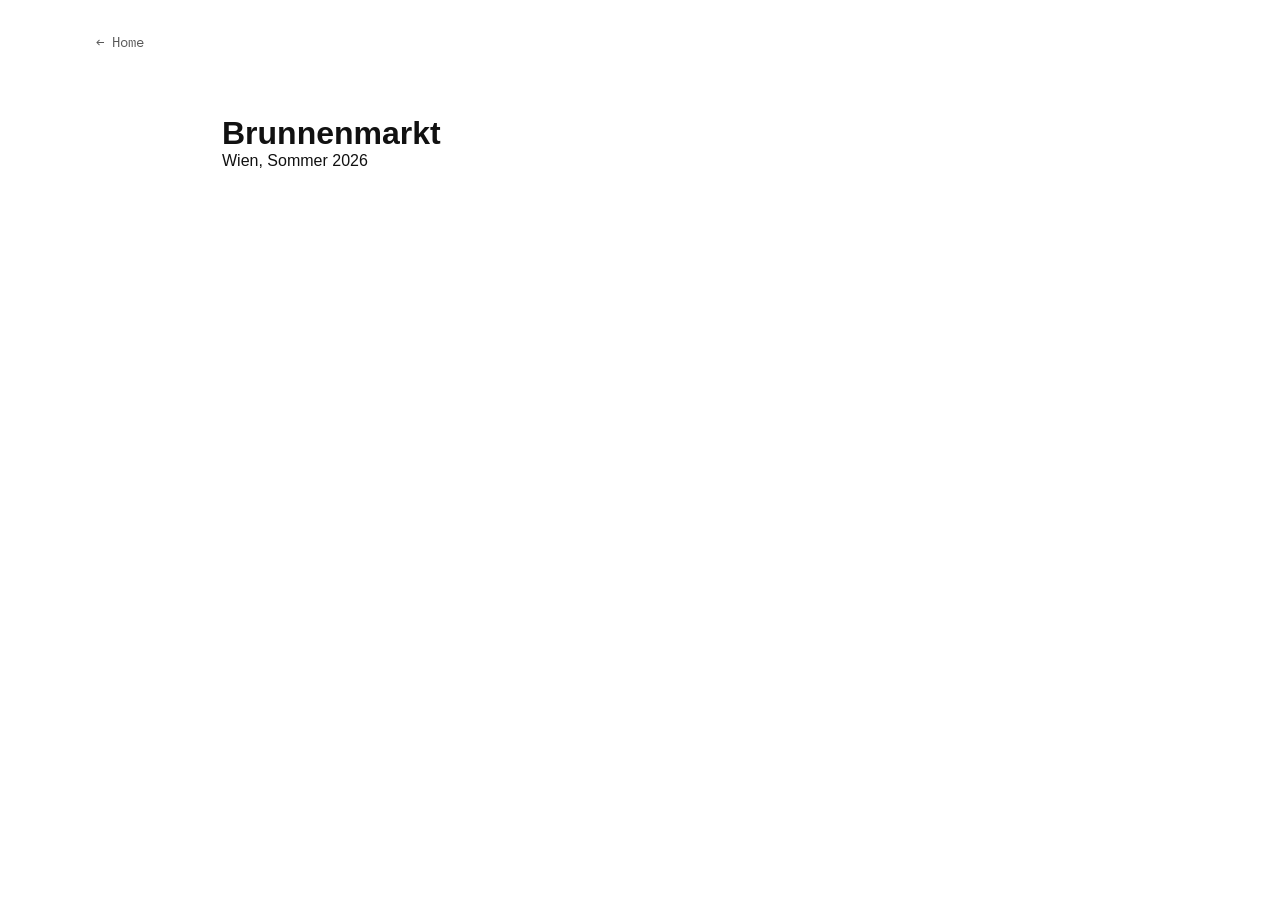
==== Brunnenmarkt.html @ 0d95462d "Project container" ====
<!DOCTYPE html>
<html lang="de">
<head>
    <meta charset="UTF-8">
    <meta name="viewport" content="width=device-width, initial-scale=1.0">
    <title>Brunnenmarkt</title>

    <link rel="stylesheet" href="css/style.css">

    <link rel="preconnect" href="https://fonts.googleapis.com">
    <link rel="preconnect" href="https://fonts.gstatic.com" crossorigin>
    <link href="https://fonts.googleapis.com/css2?family=IBM+Plex+Mono:wght@300;400&display=swap" rel="stylesheet">
</head>
<body>

<header>
    <nav>
        <a href="index.html">← Home</a>
    </nav>
</header>

<main class="project-container">
<div class="project-header">
    <h1>Brunnenmarkt</h1>
    <p>Wien, Sommer 2026</p>
</div>

<div class="gallery">

    <img src="images/bild01.jpg" class="landscape" alt="">
    <img src="images/bild02.jpg" class="portrait" alt="">
    <img src="images/bild03.jpg" class="landscape" alt="">
    <img src="images/bild04.jpg" class="landscape" alt="">
    <img src="images/bild05.jpg" class="portrait" alt="">
    <img src="images/bild06.jpg" class="portrait" alt="">
    <img src="images/bild07.jpg" class="portrait" alt="">
    <img src="images/bild08.jpg" class="landscape" alt="">

</div>
</main>

<script>
document.addEventListener('contextmenu', e => {
    e.preventDefault();
});

document.querySelectorAll('img').forEach(img => {
    img.setAttribute('draggable', 'false');

    img.addEventListener('dragstart', e => {
        e.preventDefault();
    });
});
</script>

</body>
</html>
---- css/style.css ----
* {
    margin: 0;
    padding: 0;
    box-sizing: border-box;
}

body {
    font-family: Helvetica, Arial, sans-serif;
    color: #111;
    background: #fff;
}

/* ---------- Header ---------- */

header {
    display: flex;
    justify-content: space-between;
    align-items: center;
    padding: 2rem 5vw;
}

header h1 {
    font-family: "IBM Plex Mono", monospace;
    font-size: 0.9rem;
    font-weight: 400;
    letter-spacing: 0.08em;
}

nav a {
    font-family: "IBM Plex Mono", monospace;
    font-size: 0.9rem;
    color: #111;
    text-decoration: none;
    opacity: 0.7;
    margin-left: 2rem;
    transition: opacity 0.2s ease;
}

nav a:hover {
    opacity: 1;
}

/* ---------- Allgemeine Bildregeln ---------- */

img {
    display: block;
    user-select: none;
    -webkit-user-drag: none;
}

/* ---------- Startseite ---------- */

.hero {
    width: min(1000px, 85%);
    margin: 4rem auto 1.5rem auto;
}

.hero img {
    width: 100%;
}

.project-info {
    width: min(1000px, 85%);
    margin: 0 auto 5rem auto;
}

.project-info h2 {
    font-size: 2rem;
    font-weight: 400;
    margin-bottom: 0.5rem;
}

.project-info p {
    font-size: 1rem;
    line-height: 1.5;
}

/* ---------- Intro / About ---------- */

.intro {
    width: min(800px, 85%);
    margin: 5rem auto 6rem auto;
}

.intro h2 {
    font-size: 2rem;
    font-weight: 400;
    margin-bottom: 0.75rem;
}

.intro p {
    font-size: 1rem;
    line-height: 1.7;
}

/* ---------- Projektseite ---------- */
.project-container {
    max-width: 900px;
    margin: 0 auto;
    padding: 2rem;
}

.project-header {
    margin-bottom: 4rem;
}

.gallery img {
    display: block;
    margin: 0 auto 3rem auto;
}

.landscape {
    width: 100%;
}

.portrait {
    width: auto;
    max-width: 80%;
    max-height: 85vh;
}

/* ---------- Links auf Bildern ---------- */

.hero a {
    display: block;
}

.hero img {
    transition: opacity 0.2s ease;
}

.hero a:hover img {
    opacity: 0.95;
}

@media (max-width: 768px) {

    .portrait {
        max-height: 80vh;
        max-width: 85%;
    }

}
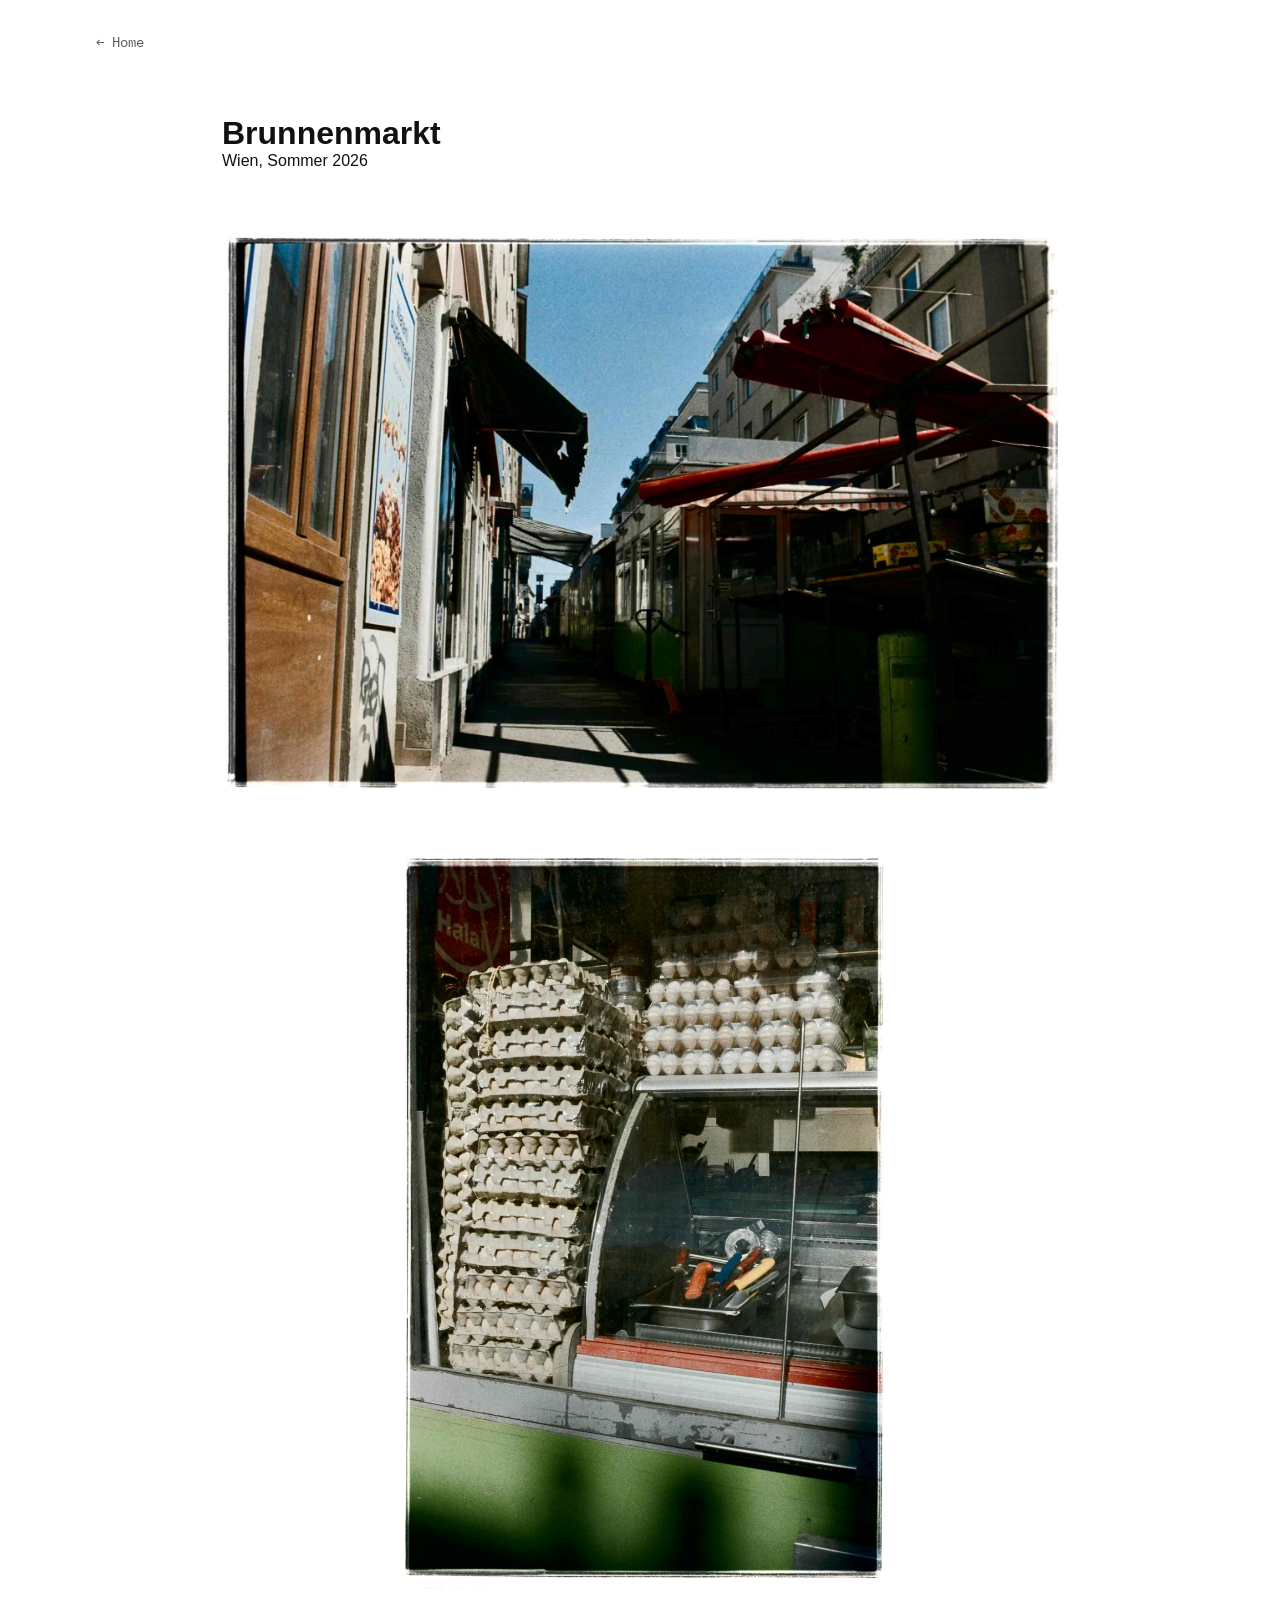
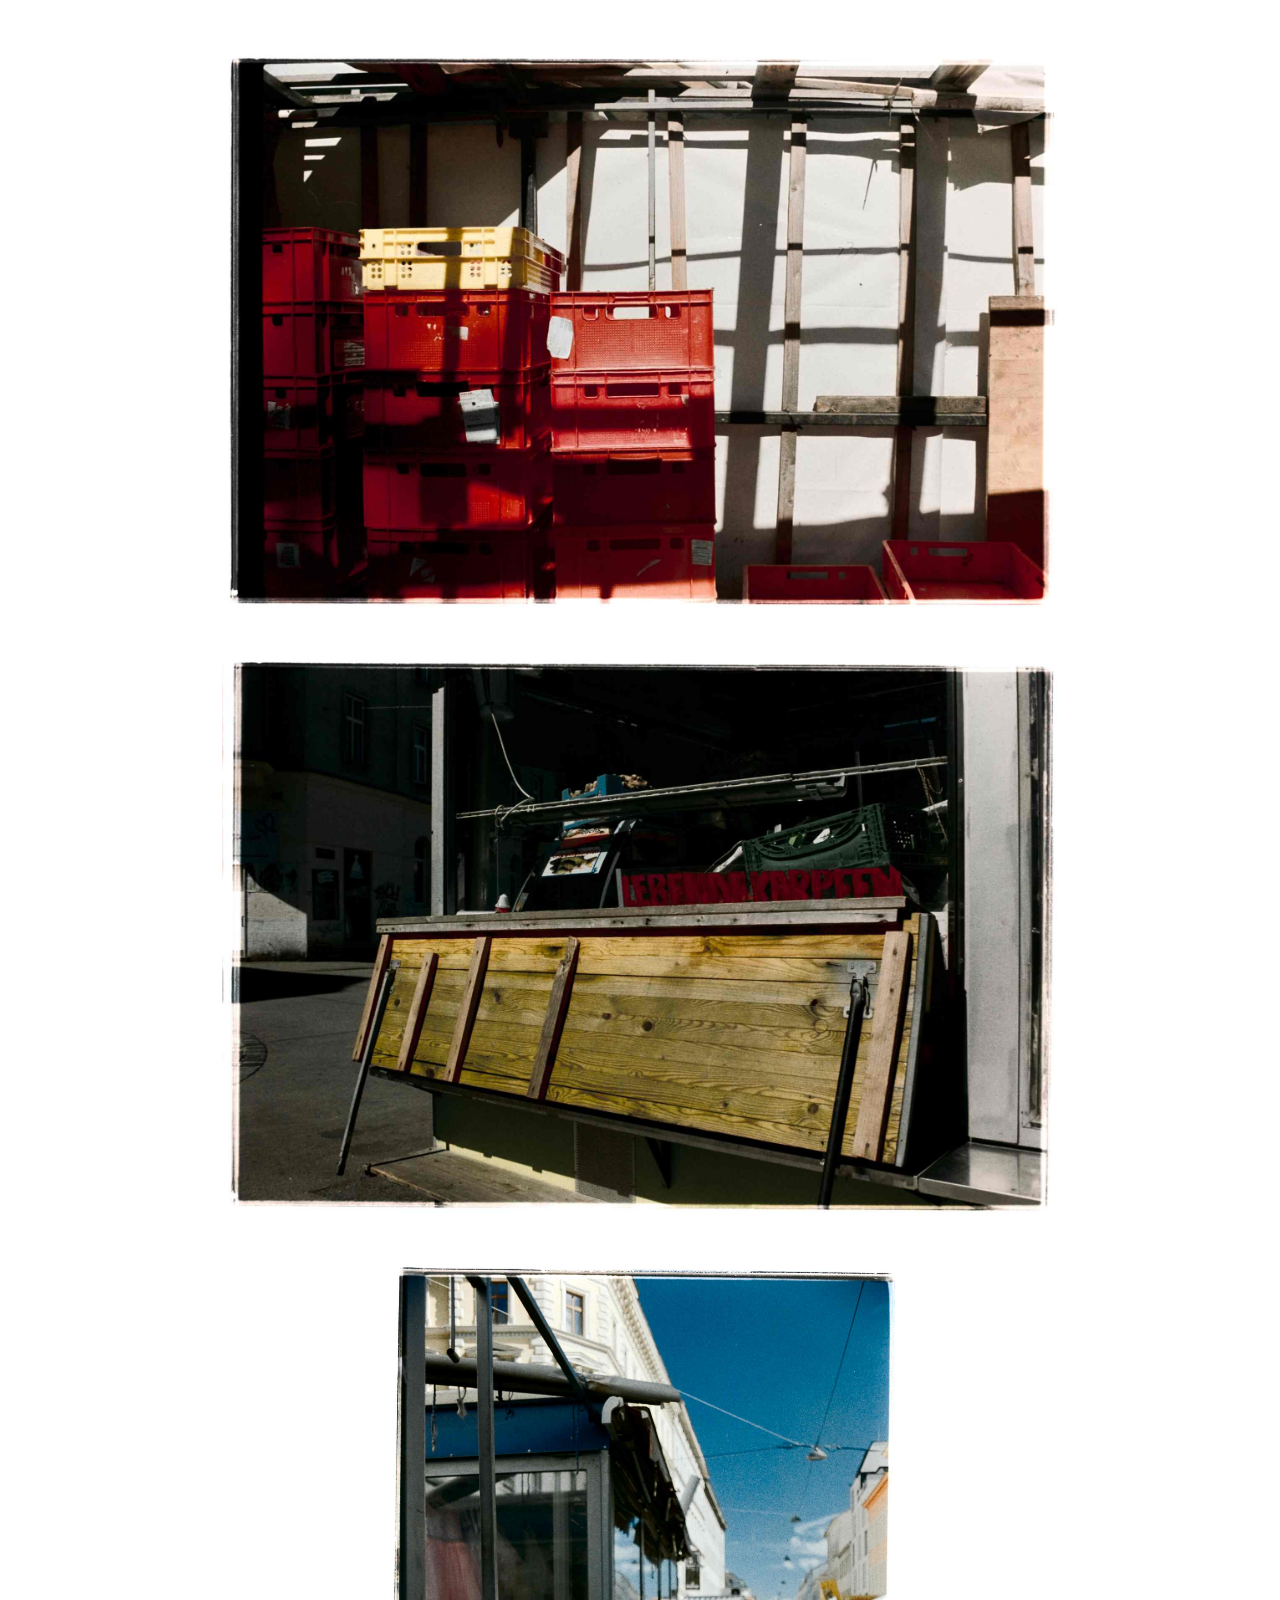
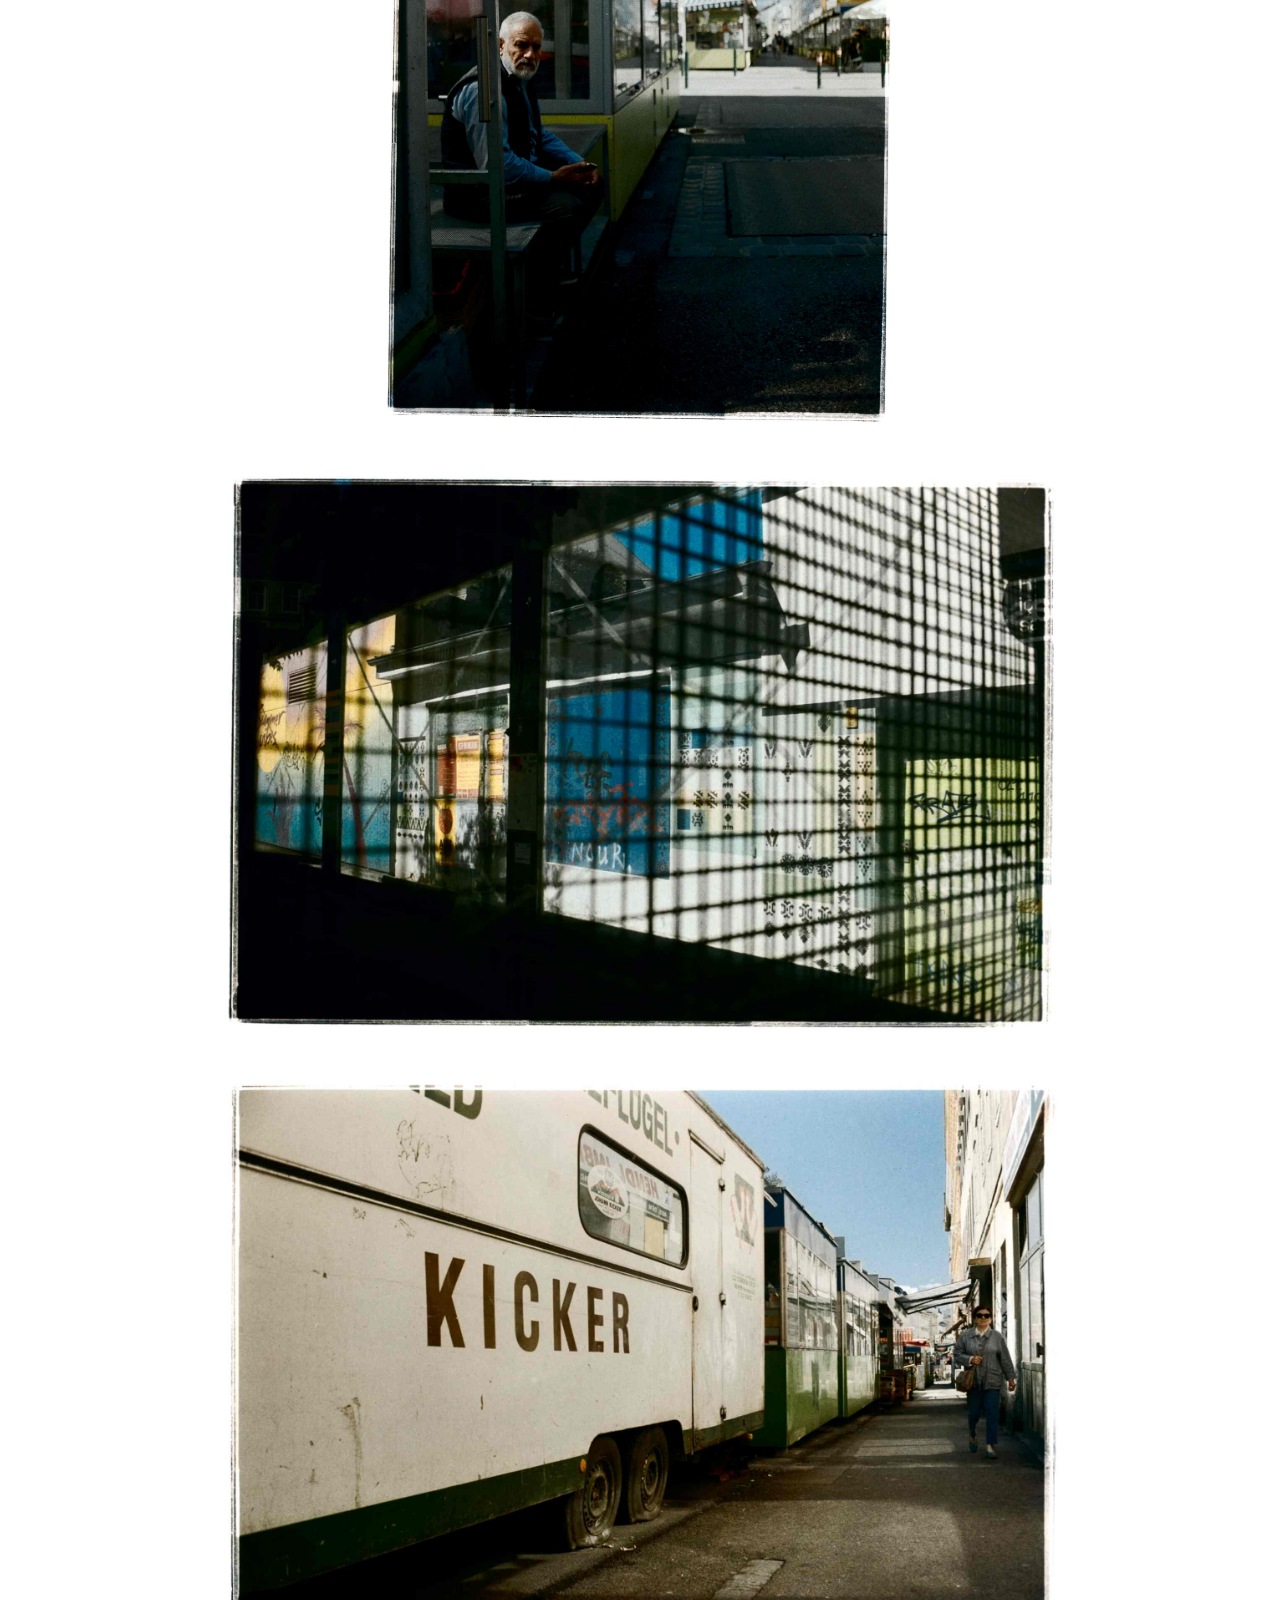
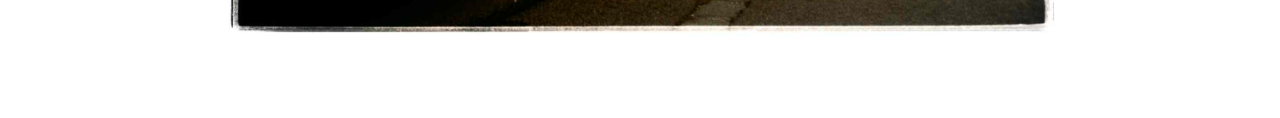
==== commit d2641e47: "photos rescan" ====
--- a/Brunnenmarkt.html
+++ b/Brunnenmarkt.html
@@ -26,15 +26,14 @@
 </div>
 
 <div class="gallery">
-
+    
     <img src="images/bild01.jpg" class="landscape" alt="">
     <img src="images/bild02.jpg" class="portrait" alt="">
     <img src="images/bild03.jpg" class="landscape" alt="">
     <img src="images/bild04.jpg" class="landscape" alt="">
     <img src="images/bild05.jpg" class="portrait" alt="">
-    <img src="images/bild06.jpg" class="portrait" alt="">
-    <img src="images/bild07.jpg" class="portrait" alt="">
-    <img src="images/bild08.jpg" class="landscape" alt="">
+    <img src="images/bild06.jpg" class="landscape" alt="">
+    <img src="images/hero.jpg" class="landscape" alt="">
 
 </div>
 </main>
